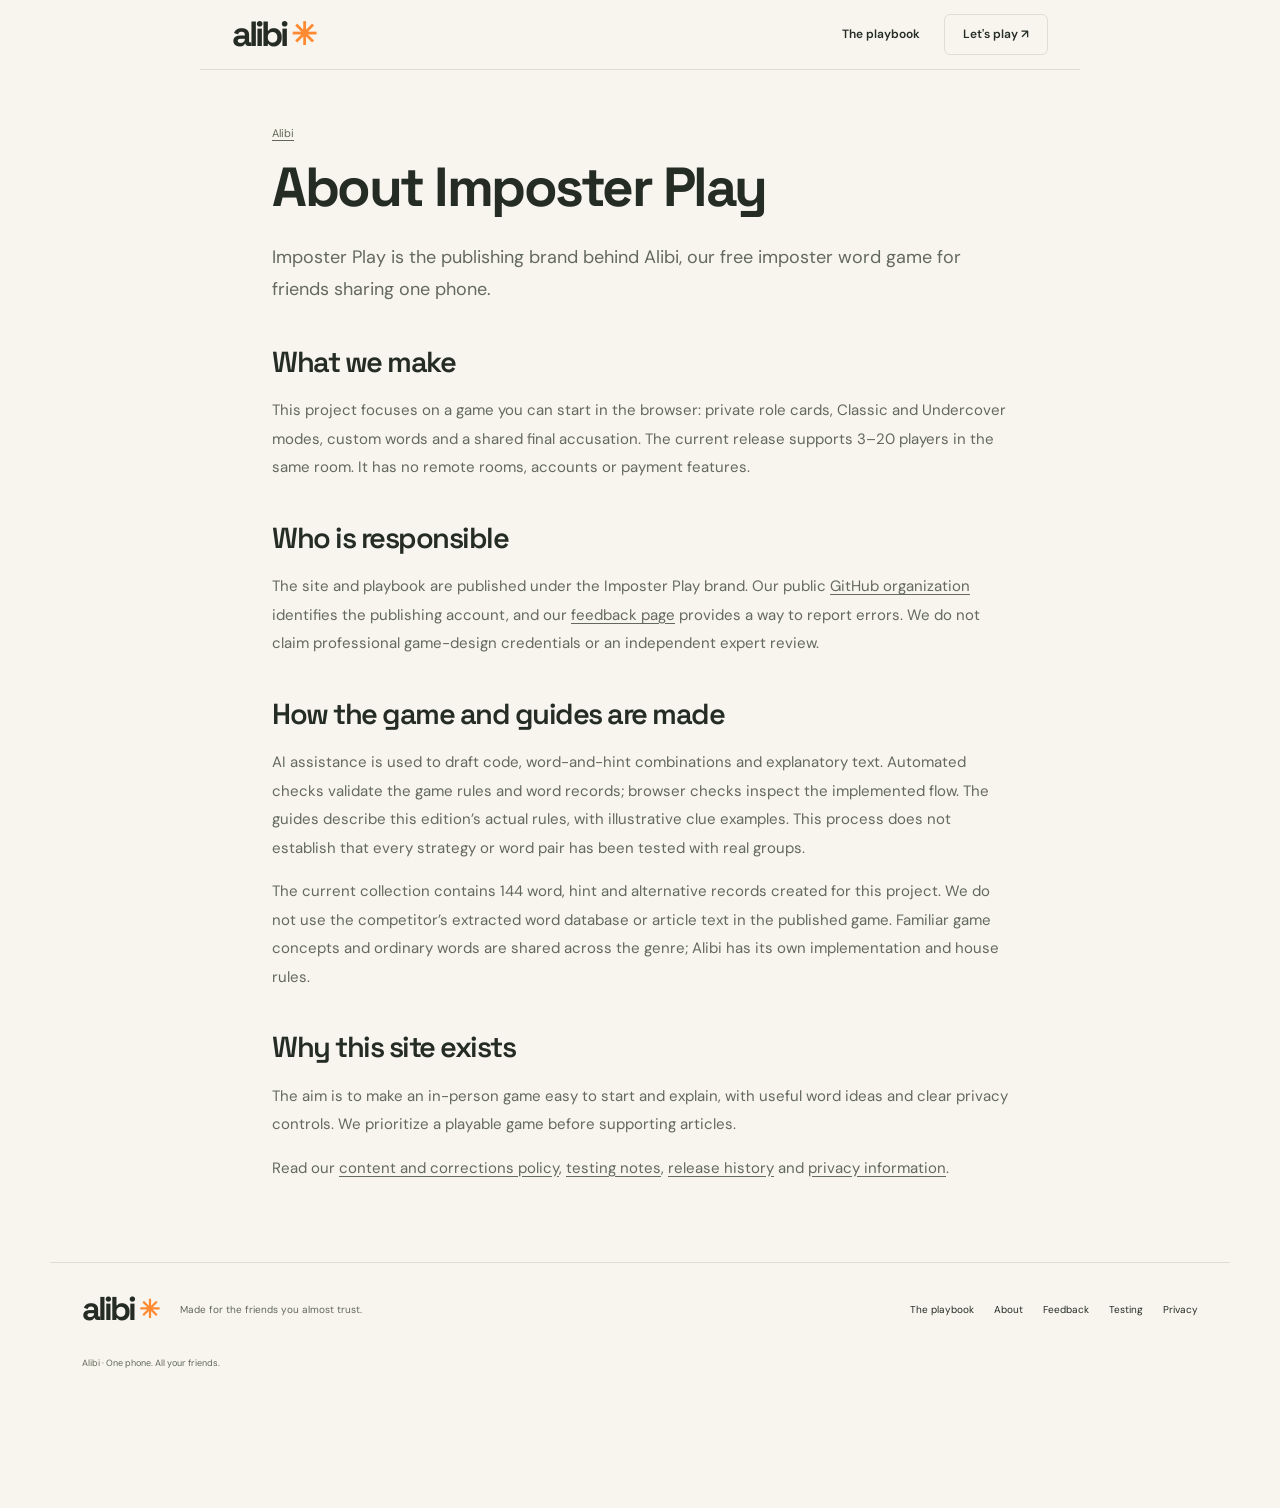
==== about/index.html @ 0b32f6f6 "Publish publisher, corrections and testing information" ====
<!doctype html><html lang="en"><head><meta charset="utf-8"><meta name="viewport" content="width=device-width,initial-scale=1"><title>About Imposter Play — The Alibi Imposter Game</title><meta name="description" content="Learn who publishes Alibi, why Imposter Play built this free browser game, and how its original words, rules and guides are developed."><meta name="theme-color" content="#f7f5ed"><meta property="og:title" content="About Imposter Play — The Alibi Imposter Game"><meta property="og:description" content="Learn who publishes Alibi, why Imposter Play built this free browser game, and how its original words, rules and guides are developed."><meta property="og:type" content="article"><link rel="icon" href="../assets/icon.svg"><link rel="stylesheet" href="../assets/style.css"><link rel="canonical" href="https://imposterplay.github.io/about/"><meta property="og:url" content="https://imposterplay.github.io/about/"><meta property="og:image" content="https://imposterplay.github.io/assets/share-card.png"><meta property="og:image:width" content="1200"><meta property="og:image:height" content="630"><meta property="og:image:alt" content="Alibi: Free Imposter Game. One phone. One secret word. Someone is bluffing."><meta name="twitter:card" content="summary_large_image"><meta name="twitter:image" content="https://imposterplay.github.io/assets/share-card.png"><script type="application/ld+json">{"@context":"https://schema.org","@type":"AboutPage","headline":"About Imposter Play — The Alibi Imposter Game","name":"About Imposter Play — The Alibi Imposter Game","url":"https://imposterplay.github.io/about/","description":"Learn who publishes Alibi, why Imposter Play built this free browser game, and how its original words, rules and guides are developed.","inLanguage":"en","publisher":{"@type":"Organization","@id":"https://imposterplay.github.io/about/#publisher","name":"Imposter Play","url":"https://imposterplay.github.io/about/"}}</script></head><body><a class="skip-link" href="#main-content">Skip to content</a><header class="site-header wrap"><a class="logo" href="../">alibi<span class="logo-dot">✳</span></a><nav aria-label="Main navigation"><a href="../guides/">The playbook</a><a class="nav-play" href="../#game">Let's play ↗</a></nav></header><main id="main-content" tabindex="-1" class="wrap article-shell"><div class="breadcrumbs"><a href="../">Alibi</a></div>
<h1>About Imposter Play</h1><p class="lead">Imposter Play is the publishing brand behind Alibi, our free imposter word game for friends sharing one phone.</p>
<h2>What we make</h2><p>This project focuses on a game you can start in the browser: private role cards, Classic and Undercover modes, custom words and a shared final accusation. The current release supports 3–20 players in the same room. It has no remote rooms, accounts or payment features.</p>
<h2 id="publisher">Who is responsible</h2><p>The site and playbook are published under the Imposter Play brand. Our public <a href="https://github.com/imposterplay">GitHub organization</a> identifies the publishing account, and our <a href="../contact/">feedback page</a> provides a way to report errors. We do not claim professional game-design credentials or an independent expert review.</p>
<h2>How the game and guides are made</h2><p>AI assistance is used to draft code, word-and-hint combinations and explanatory text. Automated checks validate the game rules and word records; browser checks inspect the implemented flow. The guides describe this edition’s actual rules, with illustrative clue examples. This process does not establish that every strategy or word pair has been tested with real groups.</p>
<p>The current collection contains 144 word, hint and alternative records created for this project. We do not use the competitor’s extracted word database or article text in the published game. Familiar game concepts and ordinary words are shared across the genre; Alibi has its own implementation and house rules.</p>
<h2>Why this site exists</h2><p>The aim is to make an in-person game easy to start and explain, with useful word ideas and clear privacy controls. We prioritize a playable game before supporting articles.</p>
<p>Read our <a href="../editorial/">content and corrections policy</a>, <a href="../testing/">testing notes</a>, <a href="../updates/">release history</a> and <a href="../privacy/">privacy information</a>.</p></main><footer class="site-footer wrap"><a class="logo" href="../">alibi<span class="logo-dot">✳</span></a><p>Made for the friends you almost trust.</p><div><a href="../guides/">The playbook</a><a href="../about/">About</a><a href="../contact/">Feedback</a><a href="../testing/">Testing</a><a href="../privacy/">Privacy</a></div><small>Alibi · One phone. All your friends.</small></footer></body></html>
---- assets/style.css ----
@import url('https://fonts.googleapis.com/css2?family=DM+Sans:wght@400;500;600;700&family=Space+Grotesk:wght@400;500;600;700&display=swap');
:root{--paper:#f7f5ed;--ink:#252c24;--muted:#626859;--orange:#ff8a32;--line:#dedfd4;--green:#dce8cb;--yellow:#f6e49a;--pink:#ead6df;--display:'Space Grotesk',sans-serif;--body:'DM Sans',sans-serif}*{box-sizing:border-box}html{scroll-behavior:smooth;scroll-padding-top:30px}body{margin:0;background:var(--paper);color:var(--ink);font-family:var(--body);font-size:15px;line-height:1.6}button,input,select,textarea{font:inherit}button,a,input,select,textarea,summary{-webkit-tap-highlight-color:transparent}button,a,summary{touch-action:manipulation}button{cursor:pointer}a{color:inherit;text-decoration:none}button:disabled{cursor:not-allowed;opacity:.45}button:focus-visible,a:focus-visible,summary:focus-visible,input:focus-visible,select:focus-visible,textarea:focus-visible{outline:3px solid #9e67d5;outline-offset:4px}button{color:inherit}h1,h2,h3,p{margin-top:0}h1,h2,h3{font-family:var(--display);line-height:1.12;letter-spacing:-1.5px}h2{font-size:36px;font-weight:600;margin-bottom:0}h3{font-size:21px;letter-spacing:-.7px}p{color:var(--muted)}.wrap{max-width:1180px;margin:0 auto;padding-left:32px;padding-right:32px}.site-header{height:107px;display:flex;align-items:center;justify-content:space-between;border-bottom:1px solid var(--line)}.logo{font-family:var(--display);font-weight:700;font-size:43px;letter-spacing:-3px;line-height:1;display:inline-flex;align-items:center}.logo-dot{color:var(--orange);font-size:31px;letter-spacing:0;margin-left:5px}.site-header nav{display:flex;align-items:center;gap:35px;font-size:13px;font-weight:600}.site-header nav a:hover,.text-link:hover{color:var(--orange)}.nav-play{border:1px solid var(--line);padding:10px 18px;border-radius:6px}.nav-play span{margin-left:20px}.hero{min-height:525px;display:grid;grid-template-columns:1.1fr 1fr;align-items:center;padding-top:57px;padding-bottom:70px}.eyebrow{font-family:var(--display);font-size:10px;letter-spacing:1.7px;font-weight:700;display:flex;align-items:center;gap:9px;margin-bottom:23px}.live-dot{width:7px;height:7px;display:inline-block;background:var(--orange);border-radius:50%}.hero h1{font-size:70px;line-height:1.04;font-weight:600;letter-spacing:-4.5px;position:relative;margin-bottom:27px;max-width:600px}.hero h1>span{color:var(--orange)}.scribble{width:244px;height:16px;position:absolute;left:0;bottom:-14px;fill:none;stroke:var(--orange);stroke-width:2;stroke-linecap:round}.hero-description{font-size:16px;line-height:1.7;margin-bottom:24px}.primary,.secondary{display:inline-flex;align-items:center;justify-content:center;gap:22px;padding:15px 24px;border:0;border-radius:7px;font-size:13px;font-weight:700;min-height:50px;transition:background .15s,transform .15s}.primary{background:var(--orange);color:#fff}.primary:hover{background:#db4a26;transform:translateY(-1px)}.secondary{background:transparent;border:1px solid var(--line)}.secondary:hover{background:#eae9df}.hero-cta{min-width:210px}.hero-facts{display:flex;gap:16px;font-size:10px;color:var(--muted);margin-top:20px}.hero-art{height:375px;position:relative}.art-orbit{border:1px dashed #d1d3c6;position:absolute;border-radius:50%;width:355px;height:355px;left:70px;top:10px}.orbit-two{width:265px;height:265px;left:115px;top:55px}.character-card{position:absolute;width:182px;height:248px;border:1px solid var(--ink);border-radius:13px;display:flex;flex-direction:column;align-items:center;padding:25px 15px;box-shadow:5px 6px 0 #252c2412}.card-back{background:var(--green);transform:rotate(-15deg);left:60px;top:36px}.card-front{background:var(--orange);color:#fff8e9;transform:rotate(12deg);left:245px;top:95px;z-index:1}.tiny-label{font-size:8px;letter-spacing:1.8px;font-weight:700}.lemon{font-size:69px;margin:14px 0;line-height:1.2}.character-card strong{font-family:var(--display);font-size:28px;letter-spacing:-1px}.card-note{font-size:9px;margin-top:5px;opacity:.7}.suspect-face{position:relative;width:103px;height:80px;margin:25px 0 17px}.suspect-face i{position:absolute;width:31px;height:38px;border-radius:50%;background:var(--paper);top:3px;left:14px;transform:rotate(10deg)}.suspect-face i:nth-child(2){left:58px;transform:rotate(-10deg)}.suspect-face i:after{content:'';position:absolute;width:11px;height:16px;left:13px;top:10px;border-radius:50%;background:var(--ink)}.suspect-face span{position:absolute;width:36px;height:10px;border-bottom:3px solid var(--paper);border-radius:50%;top:57px;left:36px;transform:rotate(-10deg)}.floating-note{position:absolute;background:var(--paper);font-size:8px;letter-spacing:1px;padding:9px 13px;border:1px solid var(--line);border-radius:5px;z-index:2;box-shadow:2px 3px 0 #252c2409}.note-top{top:6px;left:241px;transform:rotate(6deg)}.note-bottom{bottom:0;left:98px;transform:rotate(-5deg);display:flex;align-items:center;gap:8px}.note-bottom .live-dot{background:#79a464;width:5px;height:5px}.art-spark{position:absolute;font-size:43px}.spark-one{top:12px;left:11px;color:var(--orange)}.spark-two{right:-2px;bottom:20px;font-size:60px;color:var(--ink)}.ticker{border-top:1px solid var(--line);border-bottom:1px solid var(--line);overflow:hidden;height:48px;display:flex;align-items:center}.ticker>div{white-space:nowrap;font-family:var(--display);letter-spacing:2px;font-size:10px;font-weight:600;min-width:100%;text-align:center}.ticker span{color:var(--orange);padding:0 36px;font-size:20px;vertical-align:middle}.game-section{padding-top:64px;padding-bottom:62px}.section-intro{display:flex;justify-content:space-between;align-items:flex-end;margin-bottom:30px;gap:24px}.section-intro .eyebrow{margin-bottom:12px;color:var(--muted)}.section-intro>p{font-size:12px;line-height:1.7;margin:0}.setup-layout{display:grid;grid-template-columns:1.34fr 1fr;gap:20px;align-items:start}.setup-main{display:grid;gap:20px}.panel{background:#fffefa;border:1px solid var(--line);border-radius:10px;padding:26px}.panel-heading{display:flex;align-items:center;justify-content:space-between;margin-bottom:22px;gap:10px}.panel-heading h3{display:flex;gap:10px;align-items:center;font-size:17px;letter-spacing:-.5px;margin:0}.step-circle{border:1px solid var(--line);border-radius:50%;width:25px;height:25px;display:inline-flex;align-items:center;justify-content:center;font-size:11px;flex-shrink:0}.small-pill{border:1px solid var(--line);border-radius:20px;padding:3px 9px;font-size:9px;color:var(--muted);white-space:nowrap}.player-inputs{display:grid;grid-template-columns:1fr 1fr;gap:10px}.player-field{display:flex;align-items:center;background:var(--paper);border:1px solid transparent;border-radius:6px;padding:8px 9px;gap:8px;min-width:0}.player-field:focus-within{border-color:var(--orange)}.player-avatar{width:27px;height:27px;display:flex;align-items:center;justify-content:center;font-size:13px;border-radius:50%;flex-shrink:0;background:var(--green)}.player-field:nth-child(3n+2) .player-avatar{background:var(--pink)}.player-field:nth-child(3n+3) .player-avatar{background:var(--yellow)}.player-field input{background:none;border:0;outline:0;width:100%;min-width:0;font-size:12px}.remove-player{font-size:16px;background:none;border:0;opacity:.45;padding:3px;line-height:1}.remove-player:hover{color:var(--orange);opacity:1}.text-button{border:0;background:none;padding:0;font-size:11px;font-weight:600;text-decoration:underline;text-underline-offset:3px}.add-player{margin-top:16px;color:var(--orange);text-decoration:none}.micro{font-size:10px;color:var(--muted);margin:10px 0 0;line-height:1.6}.category-grid{display:grid;grid-template-columns:repeat(3,1fr);gap:9px}.category-option{position:relative;text-align:left;border:1px solid var(--line);background:transparent;border-radius:7px;padding:13px 11px;min-height:85px;display:flex;flex-direction:column;gap:8px;font-size:10px;font-weight:600}.category-option>span:first-child{font-size:21px;line-height:1}.category-option[aria-pressed=true]{border-color:#8b9b72;background:#eff3e8}.category-option[aria-pressed=true]:after{content:'✓';position:absolute;right:8px;top:8px;font-size:10px;color:#54733f}.category-option:hover{border-color:var(--orange)}details>summary{list-style:none;cursor:pointer}details>summary::-webkit-details-marker{display:none}.custom-words{margin-top:20px;border-top:1px solid var(--line);padding-top:16px}.custom-words summary{font-size:11px;display:flex;justify-content:space-between}.custom-words label{display:block;font-size:10px;margin:16px 0 7px;color:var(--muted)}textarea{background:var(--paper);border:1px solid var(--line);border-radius:5px;resize:vertical;width:100%;padding:10px;font-size:12px}.mode-field{border:0;padding:0;margin:0 0 24px}.mode-field legend{font-size:9px;font-weight:700;letter-spacing:1.6px;margin-bottom:12px}.mode-option{position:relative;display:flex;align-items:center;justify-content:space-between;gap:8px;border:1px solid var(--line);border-radius:6px;padding:12px;margin-bottom:8px;cursor:pointer}.mode-option.selected{border-color:var(--ink);background:var(--paper)}.mode-option strong{display:block;font-size:12px}.mode-option small{font-size:10px;color:var(--muted)}.mode-option input{position:absolute;opacity:0;width:100%;height:100%;inset:0;margin:0;cursor:pointer}.radio-dot{border:1px solid var(--line);width:14px;height:14px;border-radius:50%;flex-shrink:0}.selected .radio-dot{border:4px solid var(--ink)}.mode-option:focus-within{outline:2px solid #9e67d5;outline-offset:2px}.setting-row{display:flex;align-items:center;justify-content:space-between;padding:17px 0;border-top:1px solid var(--line);gap:14px}.setting-row label{display:block;font-size:12px;font-weight:600}.setting-row small{display:block;font-size:9px;color:var(--muted);margin-top:3px}.stepper{display:flex;align-items:center;gap:13px}.stepper button{border:1px solid var(--line);background:var(--paper);height:27px;width:27px;border-radius:50%;font-size:14px;padding:0}.stepper output{font-size:12px;font-weight:600}.switch{appearance:none;width:33px;height:19px;border-radius:15px;background:#d9dcd2;position:relative;cursor:pointer;flex-shrink:0;transition:background .2s}.switch:after{content:'';position:absolute;background:white;height:13px;width:13px;left:3px;top:3px;border-radius:50%;box-shadow:0 1px 2px #0002;transition:left .2s}.switch:checked{background:var(--ink)}.switch:checked:after{left:17px}.setting-row select{font-size:11px;background:var(--paper);border:1px solid var(--line);padding:7px 8px;border-radius:4px;color:var(--ink)}.round-summary{background:var(--paper);border-radius:6px;padding:14px 16px;margin-top:12px}.round-summary>span{font-size:8px;letter-spacing:1.6px;color:var(--muted)}.round-summary p{font-size:11px;color:var(--ink);line-height:1.6;margin:5px 0 0}.start-button{width:100%;justify-content:space-between;margin-top:15px}.privacy-note{text-align:center;color:var(--muted);font-size:9px;margin-top:12px}.error{color:#b03525;font-size:12px;margin:10px 0 0}.error:empty{display:none}.how-section{padding-top:35px;padding-bottom:70px}.text-link{font-size:11px;font-weight:600;text-decoration:underline;text-underline-offset:5px;white-space:nowrap}.steps{display:grid;grid-template-columns:repeat(3,1fr);gap:35px;margin-top:44px}.steps article{position:relative;padding-top:6px}.big-step{position:absolute;right:5px;top:0;font-family:var(--display);font-size:44px;color:#e1e2d7;line-height:1}.step-icon{font-size:32px;line-height:1.5;margin-bottom:16px}.steps h3{font-size:20px;margin-bottom:12px}.steps p{font-size:12px;line-height:1.85;max-width:285px;margin-bottom:0}.playbook-section{padding-top:42px;padding-bottom:65px;border-top:1px solid var(--line)}.guide-cards{display:grid;grid-template-columns:repeat(3,1fr);gap:18px}.guide-card{display:block;position:relative;border:1px solid #252c2415;border-radius:9px;min-height:294px;padding:25px;transition:transform .2s}.guide-card:hover{transform:translateY(-5px)}.guide-yellow{background:var(--yellow)}.guide-green{background:var(--green)}.guide-pink{background:var(--pink)}.guide-type{font-size:8px;letter-spacing:1.8px;font-weight:700}.guide-emoji{font-size:37px;margin:20px 0 17px;line-height:1}.guide-card h3{font-size:26px;letter-spacing:-1.2px;margin-bottom:10px}.guide-card p{font-size:10px;color:#626655;max-width:220px;margin-bottom:5px}.circle-arrow{position:absolute;right:19px;bottom:21px;width:29px;height:29px;border:1px solid #252c2450;border-radius:50%;display:grid;place-items:center}.faq-section{display:grid;grid-template-columns:1fr 1.55fr;gap:70px;padding-top:20px;padding-bottom:75px}.faq-section .eyebrow{font-size:9px;color:var(--muted)}.faq-list details{border-bottom:1px solid var(--line);padding:17px 0}.faq-list details:first-child{padding-top:0}.faq-list summary{display:flex;justify-content:space-between;gap:15px;font-weight:500;font-size:12px}.faq-list summary span{color:var(--muted)}.faq-list p{font-size:12px;margin:12px 20px 0 0}.site-footer{border-top:1px solid var(--line);padding-top:30px;padding-bottom:25px;display:flex;flex-wrap:wrap;align-items:center;gap:20px}.site-footer .logo{font-size:33px}.site-footer .logo-dot{font-size:25px}.site-footer p{font-size:10px;margin:0}.site-footer>div{margin-left:auto;display:flex;gap:20px;font-size:10px}.site-footer>small{display:block;flex-basis:100%;font-size:9px;color:var(--muted);padding-top:10px}.site-footer .text-button{font-size:10px}.session-top{display:flex;align-items:center;justify-content:space-between;gap:20px;padding-bottom:23px;border-bottom:1px solid var(--line)}.session-top .logo{font-size:31px}.session-top .logo-dot{font-size:23px}.icon-button{border:1px solid var(--line);border-radius:50%;background:transparent;font-size:24px;width:33px;height:33px;line-height:1;display:grid;place-items:center}.session-body{text-align:center;padding:32px 8px 6px}.session-body h1{font-size:34px;margin:10px 0 12px}.session-body>p{font-size:13px;max-width:400px;margin-left:auto;margin-right:auto}.session-eyebrow{font-family:var(--display);font-size:10px;letter-spacing:1.5px;color:var(--muted)}.role-card{margin:23px auto;background:var(--green);border:1px solid var(--ink);border-radius:12px;width:265px;max-width:100%;min-height:255px;display:flex;align-items:center;justify-content:center;flex-direction:column;padding:25px;box-shadow:5px 5px 0 #252c2412;color:var(--ink)}button.role-card{cursor:pointer;width:265px}.role-card.hidden-card{background:var(--orange);color:white}.role-card .suspect-face{margin:10px 0 22px;transform:scale(1.1)}.role-card .secret-word{font-family:var(--display);font-size:33px;line-height:1.15;font-weight:600;overflow-wrap:anywhere;margin:15px 0;letter-spacing:-1px}.role-card .role-icon{font-size:43px;line-height:1.4}.role-card .role-label{font-size:10px;letter-spacing:1.4px;font-weight:600}.role-card .role-hint{font-size:12px;line-height:1.5}.role-card.imposter{background:var(--pink)}.session-body .primary,.session-body .secondary{margin:6px;min-width:165px}.session-body .wide{display:flex;width:100%;margin:8px 0;justify-content:center}.progress-dots{display:flex;justify-content:center;gap:5px;margin-top:18px;flex-wrap:wrap}.progress-dots i{display:block;width:6px;height:6px;border-radius:50%;background:#dedfd4}.progress-dots i.done{background:var(--ink)}.progress-dots i.current{background:var(--orange)}.clock{font-family:var(--display);font-size:85px;font-weight:600;letter-spacing:-5px;line-height:1.2;margin:25px 0}.clock.urgent{color:var(--orange)}.status-chip{font-size:10px;background:var(--green);padding:7px 12px;border-radius:20px;display:inline-block}.vote-grid{display:grid;grid-template-columns:1fr 1fr;gap:8px;margin:24px 0}.vote-choice{border:1px solid var(--line);background:#fffefa;border-radius:7px;padding:12px;font-size:13px;overflow-wrap:anywhere}.vote-choice[aria-pressed=true]{background:var(--pink);border-color:var(--ink)}.role-results{text-align:left;margin:22px 0;display:grid;gap:7px}.result-person{display:flex;justify-content:space-between;align-items:center;padding:11px 14px;background:#fffefa;border:1px solid var(--line);border-radius:6px;font-size:12px;gap:10px}.result-person strong{overflow-wrap:anywhere}.result-person.is-imposter{background:var(--pink)}.result-person span{font-size:10px;flex-shrink:0}.result-word{background:var(--green);padding:18px;border-radius:8px;margin:20px 0}.result-word small{font-size:9px;letter-spacing:1.5px}.result-word strong{display:block;font-family:var(--display);font-size:28px}.confirm-actions{display:flex;gap:8px}.confirm-actions button{padding:12px 17px;min-width:0;font-size:12px}.toast{position:fixed;bottom:24px;left:50%;transform:translate(-50%,15px);opacity:0;pointer-events:none;transition:.2s;background:var(--ink);color:white;z-index:100;border-radius:8px;font-size:12px;padding:12px 20px;max-width:90%;text-align:center}.toast.visible{opacity:1;transform:translate(-50%,0)}.article-shell{max-width:800px;padding-top:55px;padding-bottom:65px}.article-shell h1{font-size:55px;line-height:1.1;letter-spacing:-2.5px;margin:14px 0 24px}.article-shell .lead{font-size:18px;line-height:1.8}.article-shell h2{font-size:29px;margin-top:40px;margin-bottom:18px}.article-shell h3{font-size:21px;margin-top:25px}.article-shell p,.article-shell li{font-size:15px;line-height:1.9;color:#64695f}.article-shell a:not(.primary):not(.guide-card){text-decoration:underline;text-underline-offset:3px}.article-shell .article-callout{padding:25px;background:var(--green);border-radius:9px;margin:30px 0}.article-callout p{margin-bottom:12px}.word-table{width:100%;border-collapse:collapse;margin:22px 0;font-size:13px}.word-table td,.word-table th{text-align:left;border-bottom:1px solid var(--line);padding:10px 8px}.word-table th{font-size:10px;text-transform:uppercase;letter-spacing:1px}.guide-index{display:grid;gap:15px;margin:30px 0}.guide-index a{display:block;background:white;border:1px solid var(--line);border-radius:8px;padding:24px}.guide-index h2{margin:0 0 10px;font-size:26px}.guide-index p{margin:0}.breadcrumbs{font-size:11px;color:var(--muted)}.article-related{border-top:1px solid var(--line);margin-top:40px;padding-top:10px}.article-related a{display:inline-block;margin-right:18px;font-size:13px}
@media(min-width:1400px){.hero{min-height:560px}.hero h1{font-size:78px}.hero-art{transform:translateX(10px)}}
@media(max-width:960px){.hero h1{font-size:60px;letter-spacing:-3.5px}.hero-art{transform:scale(.86);transform-origin:center right}.hero{grid-template-columns:1.1fr 1fr;overflow:hidden}.hero-facts{gap:9px;font-size:9px}.wrap{padding-left:25px;padding-right:25px}h2{font-size:30px}.panel{padding:20px}.setup-layout{grid-template-columns:1.15fr 1fr}.category-option{padding:10px 7px}.settings-panel .panel-heading h3{font-size:16px}.guide-card{padding:20px}.guide-card h3{font-size:24px}.faq-section{gap:35px}}
@media(max-width:700px){.wrap{padding-left:20px;padding-right:20px}.site-header{height:80px}.logo{font-size:35px}.logo-dot{font-size:26px}.site-header nav{gap:20px;font-size:11px}.site-header nav>a:first-child{display:none}.nav-play{padding:8px 12px}.nav-play span{margin-left:10px}.hero{grid-template-columns:1fr;min-height:0;padding-top:43px;padding-bottom:35px;overflow:hidden}.hero-copy{text-align:center;z-index:2}.hero .eyebrow{justify-content:center;font-size:8px;margin-bottom:22px;letter-spacing:1.4px}.hero h1{font-size:57px;letter-spacing:-3.7px;margin-bottom:29px;max-width:none}.scribble{left:calc(50% - 93px);width:188px;bottom:-13px}.hero-description{font-size:14px;margin-bottom:20px}.hero-facts{justify-content:center;font-size:9px;gap:17px}.hero-art{width:430px;max-width:none;height:328px;transform:scale(.82);transform-origin:top left;left:calc(50% - 176px);margin-top:30px;margin-bottom:-40px}.card-back{left:20px}.card-front{left:200px}.art-orbit{left:30px}.orbit-two{left:75px}.note-top{left:205px}.note-bottom{left:65px;bottom:-15px}.spark-one{left:-17px}.spark-two{right:-8px}.ticker{height:42px}.ticker>div{font-size:8px}.ticker span{padding:0 20px}.game-section{padding-top:40px;padding-bottom:40px}.section-intro{display:block;margin-bottom:24px}.section-intro>p{margin-top:14px;font-size:11px}.section-intro .eyebrow{font-size:8px}.section-intro h2{font-size:30px;letter-spacing:-1.5px}.setup-layout{grid-template-columns:1fr;gap:16px}.setup-main{gap:16px}.panel{padding:21px}.category-option{padding:14px 10px;min-height:88px}.settings-panel{padding-bottom:23px}.mode-field{margin-bottom:17px}.mode-option{padding:15px}.mode-option strong{font-size:13px}.setting-row label{font-size:13px}.setting-row small{font-size:10px}.round-summary p{font-size:12px}.primary,.secondary{font-size:13px}.privacy-note{font-size:10px}.micro{font-size:10px}.how-section{padding-top:15px;padding-bottom:45px}.section-intro .text-link{display:inline-block;margin-top:17px}.steps{grid-template-columns:1fr;gap:26px;margin-top:30px}.steps article{padding-left:64px;min-height:95px}.step-icon{position:absolute;left:4px;top:1px}.big-step{font-size:36px;top:-5px}.steps h3{font-size:21px;padding-right:35px}.steps p{max-width:none;font-size:12px}.playbook-section{padding-top:35px;padding-bottom:40px}.guide-cards{grid-template-columns:1fr;gap:12px}.guide-card{min-height:185px;padding:23px 22px 23px 100px}.guide-type{font-size:8px}.guide-emoji{position:absolute;left:27px;top:51px;font-size:37px}.guide-card h3{font-size:26px;margin-top:13px}.guide-card p{padding-right:20px}.circle-arrow{right:17px;bottom:16px}.faq-section{grid-template-columns:1fr;gap:24px;padding-top:15px;padding-bottom:45px}.faq-section h2{font-size:29px}.faq-section h2 br{display:none}.faq-section .eyebrow{margin-bottom:13px}.faq-list summary{font-size:13px}.site-footer{gap:14px;padding-top:25px}.site-footer p{font-size:10px}.site-footer>div{margin-left:0;flex-basis:100%;gap:20px}.site-footer small{padding-top:0}.session-body{padding-top:25px}.session-body h1{font-size:29px}.clock{font-size:72px}.article-shell{padding-top:35px}.article-shell h1{font-size:40px;letter-spacing:-2px}.article-shell .lead{font-size:16px}.article-shell p,.article-shell li{font-size:14px}.article-shell h2{font-size:26px}}
@media(max-width:700px){.hero{grid-template-columns:minmax(0,1fr)}.hero-copy{min-width:0}.hero h1{font-size:clamp(46px,13.5vw,57px)}}
@media(prefers-reduced-motion:reduce){html{scroll-behavior:auto}*,*:before,*:after{transition:none!important;animation:none!important}}

/* Play immediately: compact setup first; editorial content follows the game. */
.site-header{height:70px;max-width:880px}.site-header .logo{font-size:35px}.site-header nav{gap:24px;font-size:12px}
.game-section{max-width:620px;padding-top:25px;padding-bottom:45px;scroll-margin-top:0}
.quick-game-heading{text-align:center;margin-bottom:22px}.quick-game-heading h1{font-size:32px;letter-spacing:-1.3px;margin:0 0 8px}.quick-game-heading p{font-size:13px;margin:0;line-height:1.5}
.quick-game{padding:22px 25px}.quick-modes{display:grid;grid-template-columns:1fr 1fr;gap:10px;margin:0 0 15px}.quick-modes .mode-option{margin:0;padding:12px;min-height:67px}.quick-modes .mode-option strong{font-size:13px}.quick-modes .mode-option small{font-size:10px}
.visually-hidden{position:absolute;width:1px;height:1px;margin:-1px;padding:0;overflow:hidden;clip:rect(0,0,0,0);white-space:nowrap;border:0}
.quick-editor{border-top:1px solid var(--line)}.quick-editor>summary{display:flex;justify-content:space-between;align-items:center;gap:14px;min-height:57px;font-size:14px;font-weight:600}.summary-value{display:flex;align-items:center;gap:12px;color:var(--muted);font-size:12px;font-weight:400}.editor-chevron{display:inline-block;font-size:17px;transition:transform .15s}.quick-editor[open]>summary .editor-chevron{transform:rotate(180deg)}.editor-content{padding:0 0 18px}.category-toolbar{display:flex;justify-content:space-between;align-items:center;font-size:11px;color:var(--muted);margin:0 0 12px}.quick-game .setting-row{min-height:57px;padding:10px 0}.quick-game .setting-row label{font-size:14px}.quick-game .setting-row select{font-size:12px;min-height:36px}.quick-game .stepper{gap:12px}.quick-game .stepper button{width:34px;height:34px}.quick-game .stepper output{font-size:14px;min-width:12px;text-align:center}.quick-game .switch{width:38px;height:23px}.quick-game .switch:after{width:17px;height:17px}.quick-game .switch:checked:after{left:18px}.quick-game .start-button{margin-top:12px;font-size:15px;min-height:52px}.quick-note{text-align:center;font-size:10px;margin:12px 0 0}.quick-game .player-field{padding-top:10px;padding-bottom:10px}.quick-game .player-field input{font-size:13px}
@media(max-width:700px){.site-header{height:60px;padding-left:20px;padding-right:20px}.site-header nav>a:first-child{display:inline}.site-header nav{gap:20px;font-size:11px}.site-header .logo{font-size:32px}.game-section{padding-top:20px;padding-bottom:35px}.quick-game-heading{margin-bottom:18px}.quick-game-heading h1{font-size:28px}.quick-game-heading p{font-size:12px}.quick-game{padding:17px 18px}.quick-modes{gap:8px;margin-bottom:12px}.quick-modes .mode-option{padding:10px;min-height:62px}.quick-editor>summary,.quick-game .setting-row{min-height:55px}.quick-note{margin-top:14px}.game-visible .quick-start-dock{position:fixed;bottom:0;left:0;right:0;z-index:25;padding:10px 20px max(12px,env(safe-area-inset-bottom));background:var(--paper);box-shadow:0 -6px 20px #252c240a;border-top:1px solid var(--line)}.game-visible .quick-start-dock .start-button{max-width:560px;margin:0 auto;display:flex}.game-visible .quick-start-dock .error{max-width:560px;margin:0 auto 8px}.game-visible .quick-start-dock .error:empty{display:none}body{padding-bottom:78px}body.playing .quick-start-dock{display:none}.quick-game .category-grid{gap:8px}.quick-game .category-option{min-height:78px}.quick-game .error{font-size:12px}}

/* Gameplay is an ordinary page section, never a dialog or overlay. */
[hidden]{display:none!important}
.gameplay{max-width:620px;min-height:calc(100dvh - 70px);padding-top:24px;padding-bottom:40px}
.gameplay .session-top{padding-bottom:18px}.gameplay .session-top .text-button{font-size:12px;text-decoration:none;min-height:36px}
.gameplay .session-body{padding-top:30px}.gameplay .session-body h1:focus{outline:none}
.exit-confirmation{padding:48px 12px;text-align:center}.exit-confirmation h2{font-size:30px;margin-bottom:18px}.exit-confirmation p{font-size:14px}.exit-confirmation .confirm-actions{justify-content:center;margin-top:25px}
body.playing main>section:not(#gameplay),body.playing .site-footer{display:none}body.playing .site-header nav{visibility:hidden}body.playing{padding-bottom:0}
@media(max-width:700px){.gameplay{min-height:calc(100dvh - 60px);padding-top:12px;padding-bottom:25px}.gameplay .session-top{padding-bottom:10px}.gameplay .session-body{padding-top:23px}.gameplay .role-card{min-height:235px;margin:20px auto}.gameplay .session-body>p{font-size:13px}.gameplay .session-body h1{font-size:29px}.gameplay .session-body{padding-left:0;padding-right:0}}

/* Accessibility: readable contrast, stable focus and usable control targets. */
.skip-link{position:absolute;top:8px;left:12px;z-index:1000;background:var(--ink);color:white;padding:12px 18px;border-radius:6px;transform:translateY(-160%)}.skip-link:focus{transform:translateY(0)}
.primary{background:#ff8a32;color:#171d16}.primary:hover{background:#ff9d52}.role-card.hidden-card{background:#ff8a32;color:#171d16}.role-card .card-note{opacity:1}
.micro,.quick-note,.privacy-note{font-size:12px}.summary-value{color:var(--muted)}.mode-option small,.quick-modes .mode-option small{font-size:12px}.small-pill{font-size:11px}.session-eyebrow{font-size:11px}.role-card .role-label{font-size:12px}.role-card .card-note{font-size:12px}
.remove-player{min-width:32px;min-height:32px;opacity:1;color:var(--ink)}.text-button{min-height:32px;display:inline-flex;align-items:center}.quick-game .stepper button{width:36px;height:36px}.switch,.quick-game .switch{width:44px;height:28px;border:1px solid #626859}.switch:after,.quick-game .switch:after{width:20px;height:20px;top:3px;left:3px}.switch:checked:after,.quick-game .switch:checked:after{left:19px}.switch:not(:checked){background:#e0e4d9}.mode-option .radio-dot{border-color:#626859}
.player-field input{min-height:32px}.quick-game .player-field{padding:6px 7px}.vote-choice{min-height:44px}.faq-list summary{min-height:36px}
button,input,select,textarea,summary,a,[tabindex]{scroll-margin-top:20px;scroll-margin-bottom:120px}.player-field input:focus-visible{outline:2px solid #72469e;outline-offset:2px}
:focus-visible{outline-color:#72469e}.gameplay .session-body h1:focus-visible{outline:2px solid #72469e;outline-offset:6px}.role-card:focus-visible{outline:3px solid #72469e;outline-offset:6px}
.gameplay .session-body h1{font-size:34px;margin:10px 0 12px;overflow-wrap:anywhere}.session-body .primary,.session-body .secondary{max-width:100%;white-space:normal}.session-body .confirm-actions{flex-wrap:wrap}.article-shell pre{white-space:pre-wrap;overflow-wrap:anywhere}.result-person{flex-wrap:wrap}.quick-game .setting-row>div:first-child{min-width:0}.quick-game .setting-row label{overflow-wrap:anywhere}
@media(max-width:700px){.gameplay .session-body h1{font-size:29px}.quick-modes .mode-option{min-width:0}.quick-modes .mode-option span{min-width:0}.quick-modes .mode-option small{overflow-wrap:anywhere}.player-inputs{grid-template-columns:minmax(0,1fr)}.quick-note{font-size:11px}.confirm-actions{flex-wrap:wrap}.session-body .primary,.session-body .secondary{min-width:0}}
@media(forced-colors:active){.switch{appearance:auto}.switch:after{display:none}.mode-option.selected,.vote-choice[aria-pressed=true],.category-option[aria-pressed=true]{outline:2px solid Highlight}.radio-dot{border-color:ButtonText}.primary,.secondary,.role-card,.mode-option,.vote-choice{border:1px solid ButtonText}}
.add-player,.site-header nav a:hover,.text-link:hover{color:#a1371b}

/* Selected floating black Start button with an animated border. */
.setting-label{display:inline-flex!important;align-items:center;gap:10px}.setting-icon{display:inline-grid;place-items:center;width:30px;height:30px;border-radius:9px;font-size:18px;line-height:1;flex-shrink:0}.icon-players{background:#e5ddfa}.icon-imposter{background:#ffe0c5}.icon-categories{background:#e9dcf2}.icon-hint{background:#fff0b9}.icon-time{background:#d9eaf9}.icon-card{background:#dcebd5}
.quick-start-dock{margin-top:18px}
.quick-game .start-button{position:relative;isolation:isolate;overflow:hidden;border-radius:999px;min-height:60px;width:100%;padding:15px 12px;font-family:var(--display);font-size:21px;font-weight:700;letter-spacing:-.5px;color:#ffffff;justify-content:center;box-shadow:0 8px 24px #252c2429;border:0;margin:0}
.quick-game .start-button span{position:relative;z-index:2}.quick-game .button-border{background:#20261e;color:#ffffff}.button-border:before{content:'';position:absolute;inset:0;border-radius:inherit;background:conic-gradient(from var(--border-angle),#ff008c,#913dff,#00cfff,#00ffb3,#fff200,#ff7800,#ff008c);animation:border-orbit 2.5s linear infinite;z-index:0}.button-border:after{content:'';position:absolute;inset:3px;border-radius:inherit;background:#20261e;z-index:1}
.quick-game .start-button:hover{transform:translateY(-2px);color:white}.quick-game .button-border:hover{background:#20261e}
.game-visible .quick-start-dock{position:fixed;bottom:max(18px,env(safe-area-inset-bottom));left:50%;right:auto;transform:translateX(-50%);width:min(230px,calc(100% - 40px));z-index:25;padding:0;background:transparent;border:0;box-shadow:none;margin:0}.game-visible .quick-start-dock .start-button{display:flex;margin:0;max-width:none}.game-visible .quick-start-dock .error{background:var(--paper);border-radius:8px;padding:8px 12px;margin-bottom:8px}.game-visible .quick-start-dock .error:empty{display:none}body{padding-bottom:112px}.playing{padding-bottom:0}
@property --border-angle{syntax:"<angle>";initial-value:0deg;inherits:false}@keyframes border-orbit{from{--border-angle:0deg}to{--border-angle:360deg}}@keyframes gradient-drift{0%,100%{background-position:0% 50%}50%{background-position:100% 50%}}
@media(max-width:700px){.quick-game .start-button{font-size:20px;min-height:58px}.setting-label{gap:8px}.setting-icon{width:27px;height:27px;font-size:17px}.quick-game .setting-row label{font-size:13px}.game-visible .quick-start-dock{bottom:max(16px,env(safe-area-inset-bottom))}}
@media(prefers-reduced-motion:reduce){.button-border:before{animation:none!important}.quick-game .start-button:hover{transform:none}}

.setup-share{text-align:center;margin:10px 0 2px}.setup-share .text-button{min-height:44px;font-size:15px;text-decoration:underline;text-underline-offset:4px}.setup-share p{font-size:12px;color:#626859;margin:0 0 8px}


.site-footer>div{flex-wrap:wrap}.article-shell .article-byline{font-size:14px;line-height:1.7;margin-bottom:22px}.article-byline a{text-decoration:underline;text-underline-offset:3px}
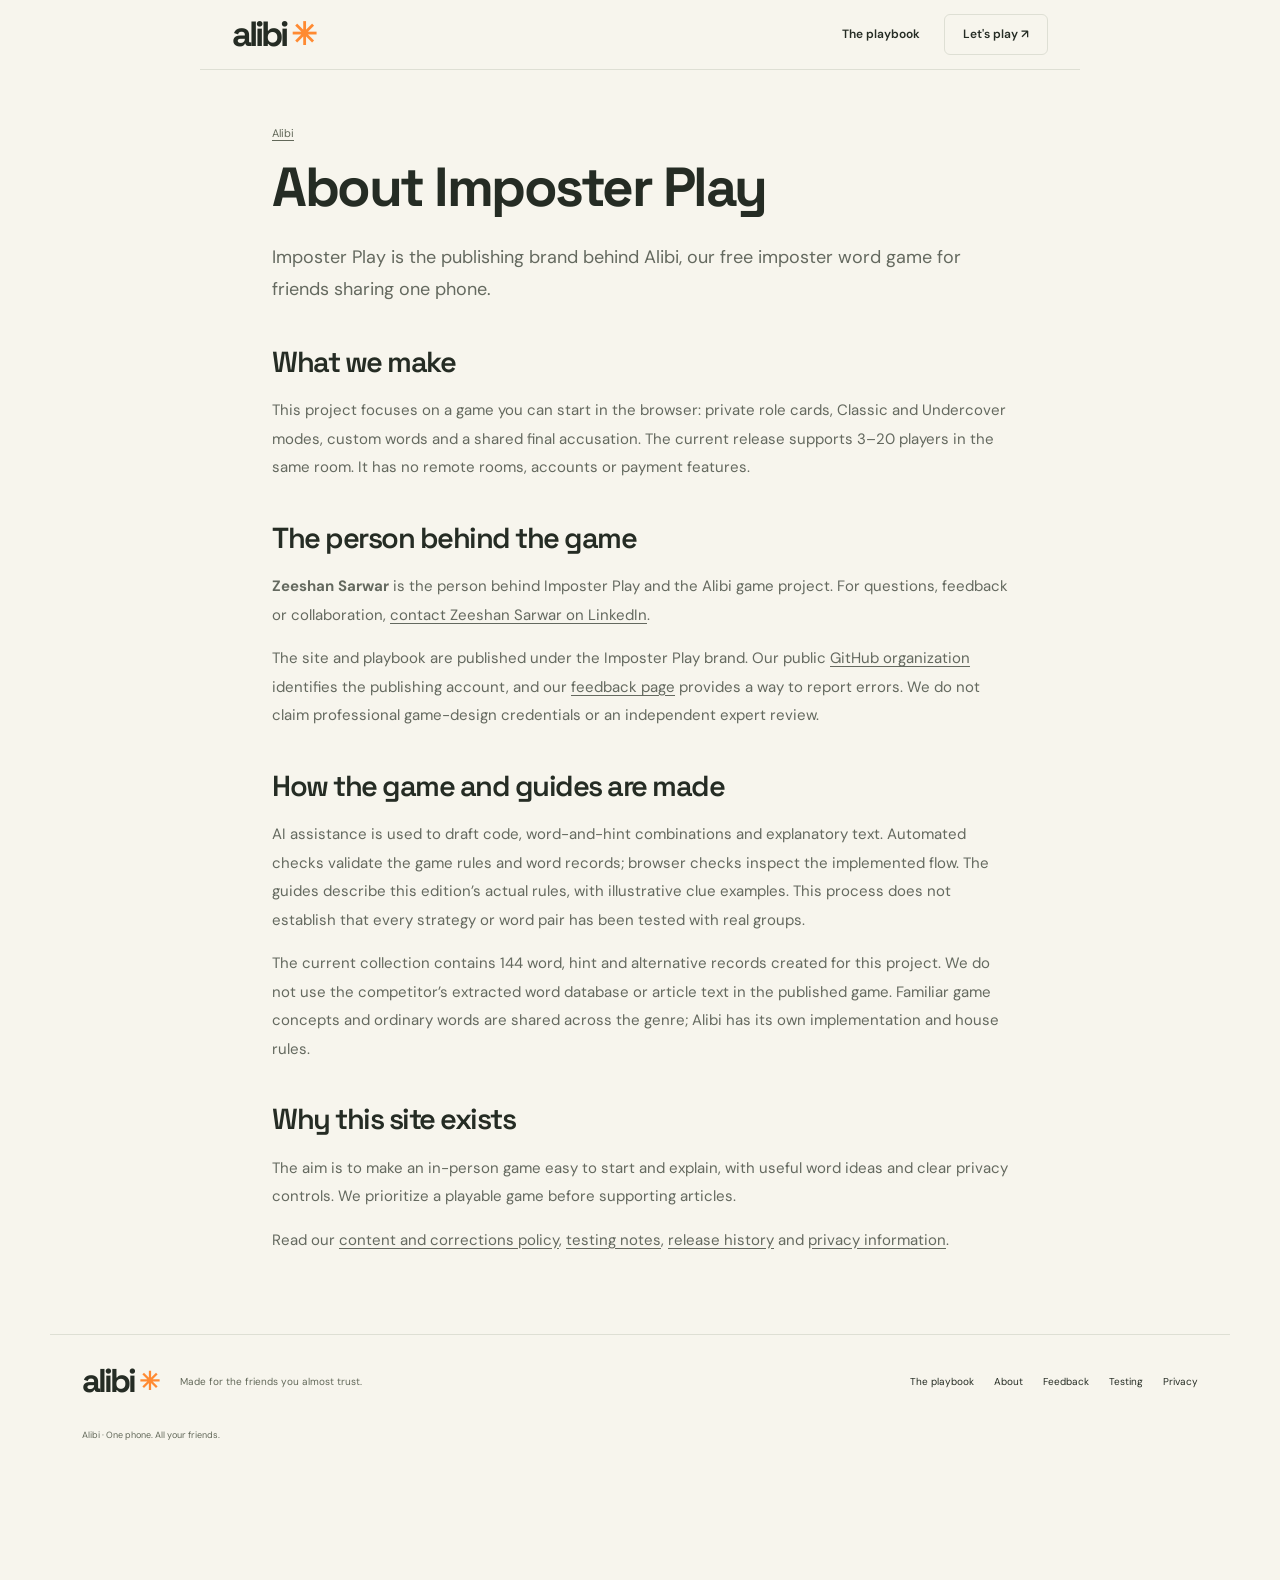
==== commit 623eab68: "Add Zeeshan Sarwar contact and Person structured data" ====
--- a/about/index.html
+++ b/about/index.html
@@ -1,7 +1,7 @@
-<!doctype html><html lang="en"><head><meta charset="utf-8"><meta name="viewport" content="width=device-width,initial-scale=1"><title>About Imposter Play — The Alibi Imposter Game</title><meta name="description" content="Learn who publishes Alibi, why Imposter Play built this free browser game, and how its original words, rules and guides are developed."><meta name="theme-color" content="#f7f5ed"><meta property="og:title" content="About Imposter Play — The Alibi Imposter Game"><meta property="og:description" content="Learn who publishes Alibi, why Imposter Play built this free browser game, and how its original words, rules and guides are developed."><meta property="og:type" content="article"><link rel="icon" href="../assets/icon.svg"><link rel="stylesheet" href="../assets/style.css"><link rel="canonical" href="https://imposterplay.github.io/about/"><meta property="og:url" content="https://imposterplay.github.io/about/"><meta property="og:image" content="https://imposterplay.github.io/assets/share-card.png"><meta property="og:image:width" content="1200"><meta property="og:image:height" content="630"><meta property="og:image:alt" content="Alibi: Free Imposter Game. One phone. One secret word. Someone is bluffing."><meta name="twitter:card" content="summary_large_image"><meta name="twitter:image" content="https://imposterplay.github.io/assets/share-card.png"><script type="application/ld+json">{"@context":"https://schema.org","@type":"AboutPage","headline":"About Imposter Play — The Alibi Imposter Game","name":"About Imposter Play — The Alibi Imposter Game","url":"https://imposterplay.github.io/about/","description":"Learn who publishes Alibi, why Imposter Play built this free browser game, and how its original words, rules and guides are developed.","inLanguage":"en","publisher":{"@type":"Organization","@id":"https://imposterplay.github.io/about/#publisher","name":"Imposter Play","url":"https://imposterplay.github.io/about/"}}</script></head><body><a class="skip-link" href="#main-content">Skip to content</a><header class="site-header wrap"><a class="logo" href="../">alibi<span class="logo-dot">✳</span></a><nav aria-label="Main navigation"><a href="../guides/">The playbook</a><a class="nav-play" href="../#game">Let's play ↗</a></nav></header><main id="main-content" tabindex="-1" class="wrap article-shell"><div class="breadcrumbs"><a href="../">Alibi</a></div>
+<!doctype html><html lang="en"><head><meta charset="utf-8"><meta name="viewport" content="width=device-width,initial-scale=1"><title>About Imposter Play — The Alibi Imposter Game</title><meta name="description" content="Learn who publishes Alibi, why Imposter Play built this free browser game, and how its original words, rules and guides are developed."><meta name="theme-color" content="#f7f5ed"><meta property="og:title" content="About Imposter Play — The Alibi Imposter Game"><meta property="og:description" content="Learn who publishes Alibi, why Imposter Play built this free browser game, and how its original words, rules and guides are developed."><meta property="og:type" content="article"><link rel="icon" href="../assets/icon.svg"><link rel="stylesheet" href="../assets/style.css"><link rel="canonical" href="https://imposterplay.github.io/about/"><meta property="og:url" content="https://imposterplay.github.io/about/"><meta property="og:image" content="https://imposterplay.github.io/assets/share-card.png"><meta property="og:image:width" content="1200"><meta property="og:image:height" content="630"><meta property="og:image:alt" content="Alibi: Free Imposter Game. One phone. One secret word. Someone is bluffing."><meta name="twitter:card" content="summary_large_image"><meta name="twitter:image" content="https://imposterplay.github.io/assets/share-card.png"><script type="application/ld+json">{"@context":"https://schema.org","@type":"AboutPage","headline":"About Imposter Play — The Alibi Imposter Game","name":"About Imposter Play — The Alibi Imposter Game","url":"https://imposterplay.github.io/about/","description":"Learn who publishes Alibi, why Imposter Play built this free browser game, and how its original words, rules and guides are developed.","inLanguage":"en","publisher":{"@type":"Organization","@id":"https://imposterplay.github.io/about/#publisher","name":"Imposter Play","url":"https://imposterplay.github.io/about/","member":{"@type":"Person","@id":"https://imposterplay.github.io/about/#zeeshan-sarwar","name":"Zeeshan Sarwar","url":"https://imposterplay.github.io/about/#zeeshan-sarwar","sameAs":["https://www.linkedin.com/in/zeeshan-sarwar-32996a3a/"]}},"mainEntity":{"@type":"Person","@id":"https://imposterplay.github.io/about/#zeeshan-sarwar","name":"Zeeshan Sarwar","url":"https://imposterplay.github.io/about/#zeeshan-sarwar","sameAs":["https://www.linkedin.com/in/zeeshan-sarwar-32996a3a/"]}}</script></head><body><a class="skip-link" href="#main-content">Skip to content</a><header class="site-header wrap"><a class="logo" href="../">alibi<span class="logo-dot">✳</span></a><nav aria-label="Main navigation"><a href="../guides/">The playbook</a><a class="nav-play" href="../#game">Let's play ↗</a></nav></header><main id="main-content" tabindex="-1" class="wrap article-shell"><div class="breadcrumbs"><a href="../">Alibi</a></div>
 <h1>About Imposter Play</h1><p class="lead">Imposter Play is the publishing brand behind Alibi, our free imposter word game for friends sharing one phone.</p>
 <h2>What we make</h2><p>This project focuses on a game you can start in the browser: private role cards, Classic and Undercover modes, custom words and a shared final accusation. The current release supports 3–20 players in the same room. It has no remote rooms, accounts or payment features.</p>
-<h2 id="publisher">Who is responsible</h2><p>The site and playbook are published under the Imposter Play brand. Our public <a href="https://github.com/imposterplay">GitHub organization</a> identifies the publishing account, and our <a href="../contact/">feedback page</a> provides a way to report errors. We do not claim professional game-design credentials or an independent expert review.</p>
+<h2 id="publisher">The person behind the game</h2><p id="zeeshan-sarwar"><strong>Zeeshan Sarwar</strong> is the person behind Imposter Play and the Alibi game project. For questions, feedback or collaboration, <a href="https://www.linkedin.com/in/zeeshan-sarwar-32996a3a/" rel="me">contact Zeeshan Sarwar on LinkedIn</a>.</p><p>The site and playbook are published under the Imposter Play brand. Our public <a href="https://github.com/imposterplay">GitHub organization</a> identifies the publishing account, and our <a href="../contact/">feedback page</a> provides a way to report errors. We do not claim professional game-design credentials or an independent expert review.</p>
 <h2>How the game and guides are made</h2><p>AI assistance is used to draft code, word-and-hint combinations and explanatory text. Automated checks validate the game rules and word records; browser checks inspect the implemented flow. The guides describe this edition’s actual rules, with illustrative clue examples. This process does not establish that every strategy or word pair has been tested with real groups.</p>
 <p>The current collection contains 144 word, hint and alternative records created for this project. We do not use the competitor’s extracted word database or article text in the published game. Familiar game concepts and ordinary words are shared across the genre; Alibi has its own implementation and house rules.</p>
 <h2>Why this site exists</h2><p>The aim is to make an in-person game easy to start and explain, with useful word ideas and clear privacy controls. We prioritize a playable game before supporting articles.</p>
